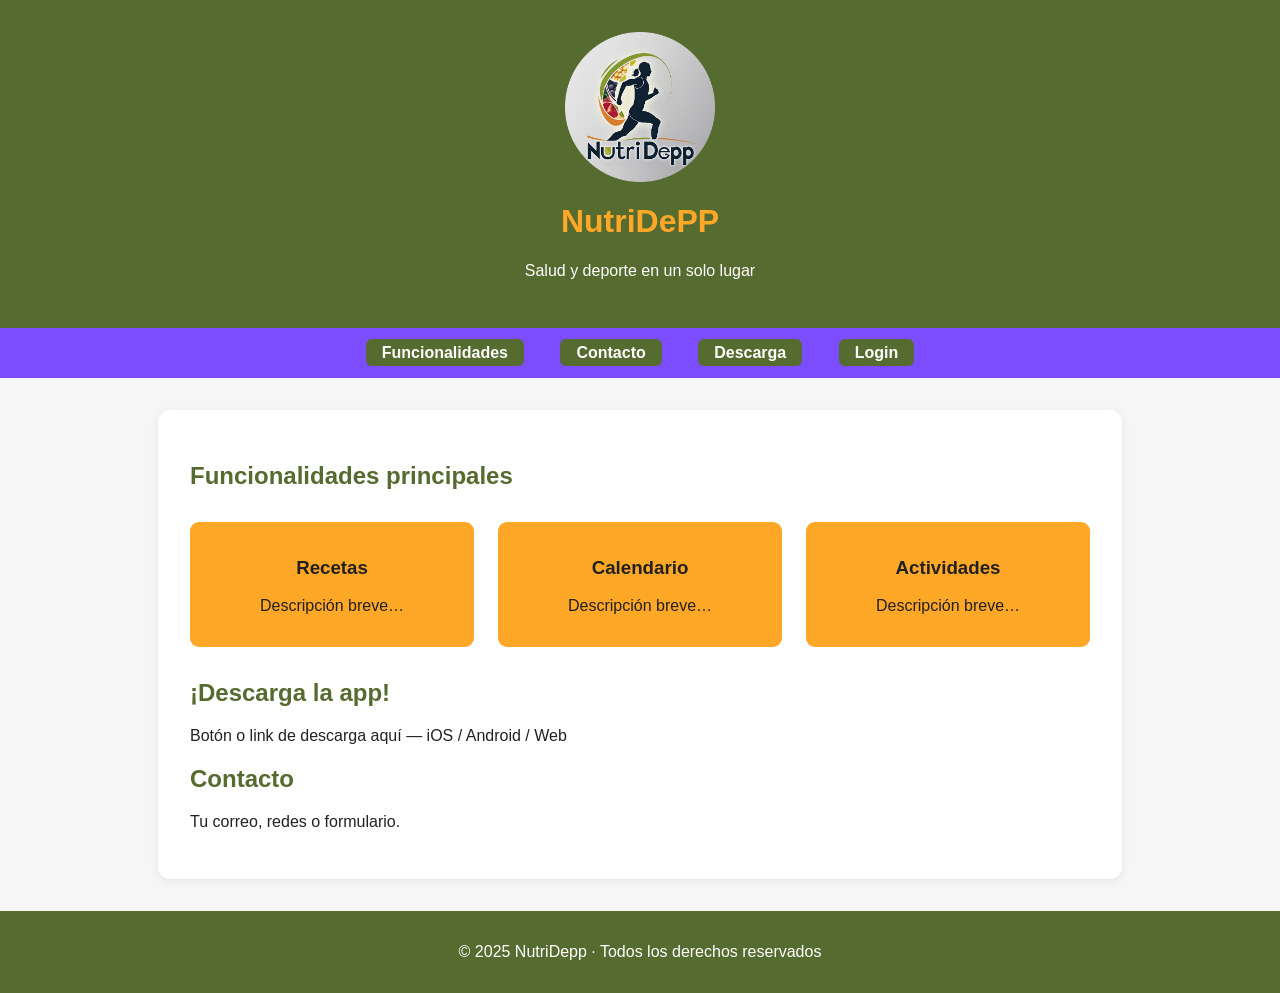
==== index.html @ 80ae9837 "Primer bosquejo" ====
<!DOCTYPE html>
<html lang="es">
<head>
    <meta charset="UTF-8">
    <meta name="viewport" content="width=device-width, initial-scale=1.0">
    <title>NutriDePP</title>
    <link rel="stylesheet" href="estilos.css">
</head>
<body>
    <header>
        <img src="Assets/Logo 2 1.png" alt="Logo de la app" style="height:150px; vertical-align: middle;">
        <h1>NutriDePP</h1>
        <p>Salud y deporte en un solo lugar</p>
    </header>
    <nav>
        <a href="#funcionalidades">Funcionalidades</a>
        <a href="#contacto">Contacto</a>
        <a href="#descarga">Descarga</a>
         <a href="#login">Login</a>
    </nav>
    <main class="container">
        <section id="funcionalidades">
            <h2>Funcionalidades principales</h2>
            <div class="features">
                <div class="feature">
                    <h3>Recetas</h3>
                    <p>Descripción breve…</p>
                </div>
                <div class="feature">
                    <h3>Calendario</h3>
                    <p>Descripción breve…</p>
                </div>
                <div class="feature">
                    <h3>Actividades</h3>
                    <p>Descripción breve…</p>
                </div>
            </div>
        </section>
        <section id="descarga">
            <h2>¡Descarga la app!</h2>
            <p>Botón o link de descarga aquí — iOS / Android / Web</p>
        </section>
        <section id="contacto">
            <h2>Contacto</h2>
            <p>Tu correo, redes o formulario.</p>
        </section>
    </main>
    <footer>
        &copy; 2025 NutriDepp · Todos los derechos reservados
    </footer>
</body>
</html>
---- estilos.css ----
body {
    font-family: 'Segoe UI', Arial, sans-serif;
    margin: 0;
    padding: 0;
    background: #F6F6F6;
    color: #212121;
}
header {
    background: #556B2F;
    color: #fff;
    padding: 2rem;
    text-align: center;
}
nav {
    background: #7C4DFF;
    padding: 1rem;
    text-align: center;
}
nav a {
    color: #fff;
    background: #556B2F;
    border-radius: 6px;
    padding: 0.3rem 1rem;
    margin: 0 1rem;
    font-weight: bold;
    text-decoration: none;
    transition: background 0.3s;
}
nav a:hover {
    background: #FFA726;
    color: #212121;
}
.container {
    max-width: 900px;
    margin: 2rem auto;
    background: #fff;
    box-shadow: 0 2px 8px rgba(0,0,0,0.07);
    border-radius: 12px;
    padding: 2rem;
}
h1{
    color:#FFA726
}
h2 {
    color: #556B2F;
}
.features {
    display: flex;
    gap: 1.5rem;
    margin: 2rem 0;
    flex-wrap: wrap;
}
.feature {
    flex: 1 1 240px;
    background: #FFA726;
    color: #212121;
    padding: 1rem;
    border-radius: 9px;
    text-align: center;
}
footer {
    background: #556B2F;
    color: #fff;
    text-align: center;
    padding: 2rem 0;
    margin-top: 2rem;
}
@media (max-width: 600px) {
    .features { flex-direction: column;}
}
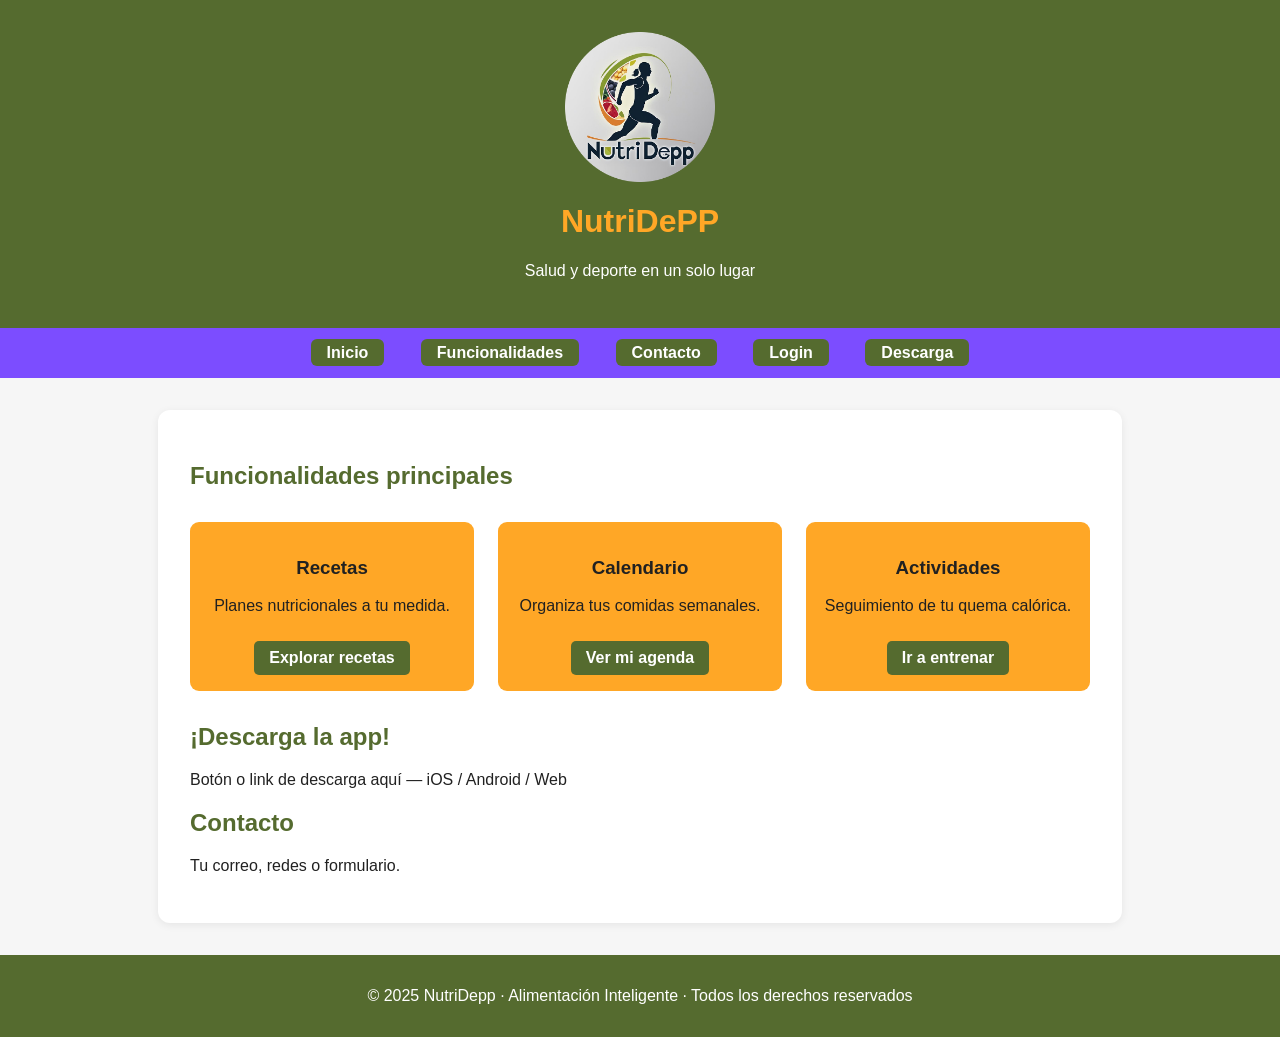
==== commit 99270e34: "recetas con filtro favoritos" ====
--- a/index.html
+++ b/index.html
@@ -1,11 +1,13 @@
 <!DOCTYPE html>
 <html lang="es">
+
 <head>
     <meta charset="UTF-8">
     <meta name="viewport" content="width=device-width, initial-scale=1.0">
     <title>NutriDePP</title>
     <link rel="stylesheet" href="estilos.css">
 </head>
+
 <body>
     <header>
         <img src="Assets/Logo 2 1.png" alt="Logo de la app" style="height:150px; vertical-align: middle;">
@@ -13,27 +15,37 @@
         <p>Salud y deporte en un solo lugar</p>
     </header>
     <nav>
-        <a href="#funcionalidades">Funcionalidades</a>
-        <a href="#contacto">Contacto</a>
+
+        <a href="index.html">Inicio</a>
+        <a href="index.html#funcionalidades">Funcionalidades</a>
+        <a href="index.html#contacto">Contacto</a>
+        <a href="#login">Login</a>
         <a href="#descarga">Descarga</a>
-         <a href="#login">Login</a>
+
     </nav>
     <main class="container">
         <section id="funcionalidades">
             <h2>Funcionalidades principales</h2>
             <div class="features">
+
                 <div class="feature">
                     <h3>Recetas</h3>
-                    <p>Descripción breve…</p>
+                    <p>Planes nutricionales a tu medida.</p>
+                    <a href="recetas.html" class="btn-link">Explorar recetas</a>
                 </div>
+
                 <div class="feature">
                     <h3>Calendario</h3>
-                    <p>Descripción breve…</p>
+                    <p>Organiza tus comidas semanales.</p>
+                    <a href="calendario.html" class="btn-link">Ver mi agenda</a>
                 </div>
+
                 <div class="feature">
                     <h3>Actividades</h3>
-                    <p>Descripción breve…</p>
+                    <p>Seguimiento de tu quema calórica.</p>
+                    <a href="actividades.html" class="btn-link">Ir a entrenar</a>
                 </div>
+
             </div>
         </section>
         <section id="descarga">
@@ -46,8 +58,9 @@
         </section>
     </main>
     <footer>
-        &copy; 2025 NutriDepp · Todos los derechos reservados
+        &copy; 2025 NutriDepp · Alimentación Inteligente · Todos los derechos reservados
     </footer>
+    <script src="script.js"></script>
 </body>
-</html>
-        +
+</html>
--- a/estilos.css
+++ b/estilos.css
@@ -68,3 +68,122 @@
 @media (max-width: 600px) {
     .features { flex-direction: column;}
 }
+ /* Estilo para el input de búsqueda */
+#buscador:focus {
+    outline: none;
+    border-color: #FFA726;
+    box-shadow: 0 0 8px rgba(255, 167, 38, 0.5);
+}
+
+/* Botón dentro de la receta */
+.btn-ver {
+    background: #556B2F;
+    color: white;
+    border: none;
+    padding: 0.5rem 1rem;
+    border-radius: 5px;
+    cursor: pointer;
+    margin-top: 10px;
+}
+
+.btn-ver:hover {
+    background: #212121;
+}
+
+/* Clase para ocultar recetas que no coincidan */
+.hidden {
+    display: none;
+}
+.btn-link {
+    display: inline-block;
+    margin-top: 10px;
+    padding: 8px 15px;
+    background-color: #556B2F; /* El verde oliva de tu header */
+    color: white;
+    text-decoration: none;
+    border-radius: 5px;
+    font-weight: bold;
+    transition: transform 0.2s, background 0.2s;
+}
+
+.btn-link:hover {
+    background-color: #212121; /* Negro/Gris oscuro al pasar el mouse */
+    transform: scale(1.05);
+}
+/* Estilos para las tarjetas de recetas y etiquetas */
+.receta-card {
+    transition: transform 0.3s ease, box-shadow 0.3s ease;
+    cursor: pointer;
+    position: relative; /* Para posicionar el corazón dentro */
+}
+
+.receta-card:hover {
+    transform: translateY(-5px);
+    box-shadow: 0 4px 15px rgba(0,0,0,0.2);
+    
+}
+
+.tag {
+    display: inline-block;
+    background: #556B2F;
+    color: white;
+    padding: 2px 10px;
+    border-radius: 20px;
+    font-size: 0.8rem;
+    margin-top: 10px;
+}
+
+#inputBuscador:focus {
+    outline: none;
+    border-color: #7C4DFF;
+    box-shadow: 0 0 10px rgba(124, 77, 255, 0.2);
+}
+
+
+.btn-fav {
+    position: absolute;
+    top: 10px;
+    right: 10px;
+    background: white;
+    border: none;
+    border-radius: 50%;
+    width: 35px;
+    height: 35px;
+    cursor: pointer;
+    font-size: 1.2rem;
+    color: #ccc; /* Gris por defecto */
+    transition: all 0.3s;
+    box-shadow: 0 2px 5px rgba(0,0,0,0.1);
+}
+
+/* Clase que se activa cuando es favorito */
+.btn-fav.active {
+    color: #e91e63; /* Rosa/Rojo */
+    transform: scale(1.2);
+}
+
+.btn-fav:hover {
+    background: #f0f0f0;
+}
+.btn-filtro {
+    background: #fff;
+    border: 2px solid #556B2F;
+    color: #556B2F;
+    padding: 10px 20px;
+    border-radius: 20px;
+    cursor: pointer;
+    font-weight: bold;
+    margin: 10px 5px;
+    transition: 0.3s;
+}
+
+.btn-filtro.active-filtro {
+    background: #556B2F;
+    color: #fff;
+}
+
+.btn-filtro:hover {
+    background: #7C4DFF;
+    border-color: #7C4DFF;
+    color: #fff;
+}
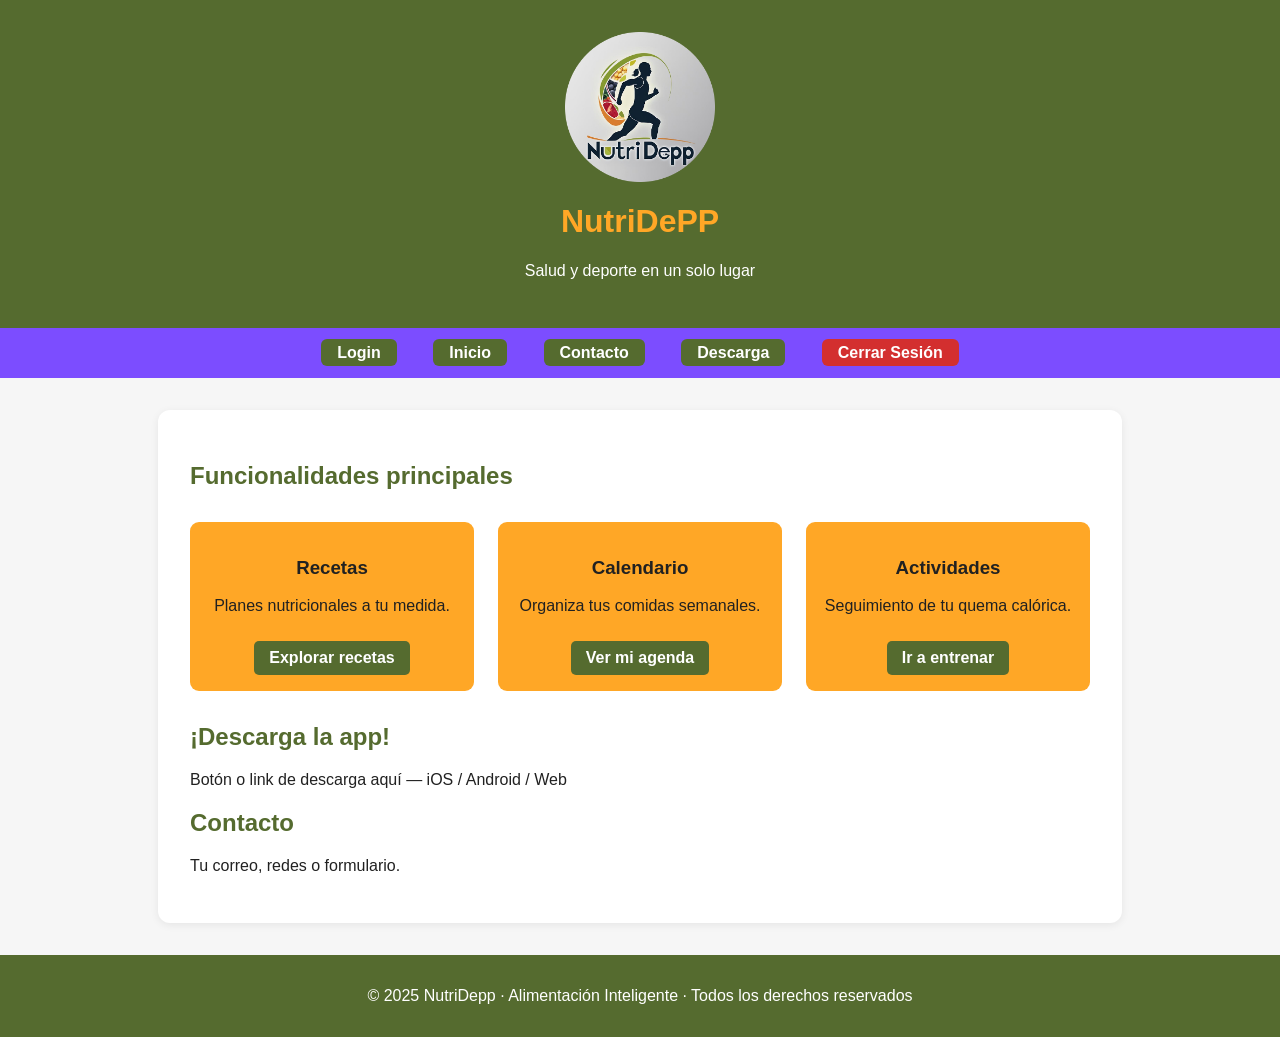
==== commit cbc34f5f: "login,registro y calendario 1" ====
--- a/index.html
+++ b/index.html
@@ -15,12 +15,11 @@
         <p>Salud y deporte en un solo lugar</p>
     </header>
     <nav>
-
+        <a href="login.html">Login</a>
         <a href="index.html">Inicio</a>
-        <a href="index.html#funcionalidades">Funcionalidades</a>
         <a href="index.html#contacto">Contacto</a>
-        <a href="#login">Login</a>
         <a href="#descarga">Descarga</a>
+        <a href="javascript:void(0)" onclick="cerrarSesion()" style="background-color: #d32f2f;">Cerrar Sesión</a>
 
     </nav>
     <main class="container">
--- a/estilos.css
+++ b/estilos.css
@@ -186,4 +186,142 @@
     background: #7C4DFF;
     border-color: #7C4DFF;
     color: #fff;
+}
+
+/* Tarjeta de Login */
+.login-card {
+    background: #fff;
+    padding: 2.5rem;
+    border-radius: 15px;
+    box-shadow: 0 10px 25px rgba(0,0,0,0.1);
+    width: 100%;
+    max-width: 400px;
+    text-align: center;
+}
+
+/* Grupos de Input */
+.input-group {
+    text-align: left;
+    margin-bottom: 1.5rem;
+}
+
+.input-group label {
+    display: block;
+    font-weight: bold;
+    margin-bottom: 5px;
+    color: #556B2F;
+}
+
+.input-group input {
+    width: 100%;
+    padding: 12px;
+    border: 1px solid #ddd;
+    border-radius: 8px;
+    box-sizing: border-box; /* Importante para el ancho total */
+    font-size: 1rem;
+}
+
+.input-group input:focus {
+    outline: none;
+    border-color: #FFA726;
+    box-shadow: 0 0 5px rgba(255, 167, 38, 0.3);
+}
+
+/* Botón de Login */
+.btn-login {
+    width: 100%;
+    padding: 12px;
+    background: #FFA726; /* Naranja de tu paleta */
+    color: white;
+    border: none;
+    border-radius: 8px;
+    font-size: 1.1rem;
+    font-weight: bold;
+    cursor: pointer;
+    transition: background 0.3s;
+}
+
+.btn-login:hover {
+    background: #fb8c00;
+}
+
+.login-footer {
+    margin-top: 1.5rem;
+    font-size: 0.9rem;
+}
+
+.login-footer a {
+    color: #556B2F;
+    font-weight: bold;
+}
+
+select:focus {
+    outline: none;
+    border-color: #FFA726;
+}
+
+/* Efecto suave al pasar el mouse por el botón de registro */
+.btn-login {
+    transition: all 0.3s ease;
+}
+
+.calendar-grid {
+    display: grid;
+    grid-template-columns: repeat(7, 1fr); /* 7 columnas para los días */
+    gap: 10px;
+    margin-top: 20px;
+}
+
+.day-header {
+    background: #556B2F;
+    color: white;
+    text-align: center;
+    padding: 10px;
+    border-radius: 8px 8px 0 0;
+    font-weight: bold;
+}
+
+.meal-slot {
+    background: #f9f9f9;
+    border: 1px dashed #ccc;
+    min-height: 80px;
+    padding: 10px;
+    border-radius: 8px;
+    display: flex;
+    flex-direction: column;
+    justify-content: space-between;
+}
+
+.meal-label {
+    font-size: 0.7rem;
+    text-transform: uppercase;
+    color: #777;
+    margin-bottom: 5px;
+}
+
+.meal-content {
+    font-size: 0.9rem;
+    font-weight: bold;
+    color: #556B2F;
+}
+
+.meal-content.empty {
+    color: #bbb;
+    cursor: pointer;
+}
+
+/* Ajuste para móviles */
+@media (max-width: 768px) {
+    .calendar-grid {
+        grid-template-columns: 1fr; /* Una sola columna en celulares */
+    }
+}
+
+nav a[onclick="cerrarSesion()"] {
+    background-color: #d32f2f !important; /* Rojo */
+}
+
+nav a[onclick="cerrarSesion()"]:hover {
+    background-color: #b71c1c !important; /* Rojo más oscuro */
+    color: white;
 }
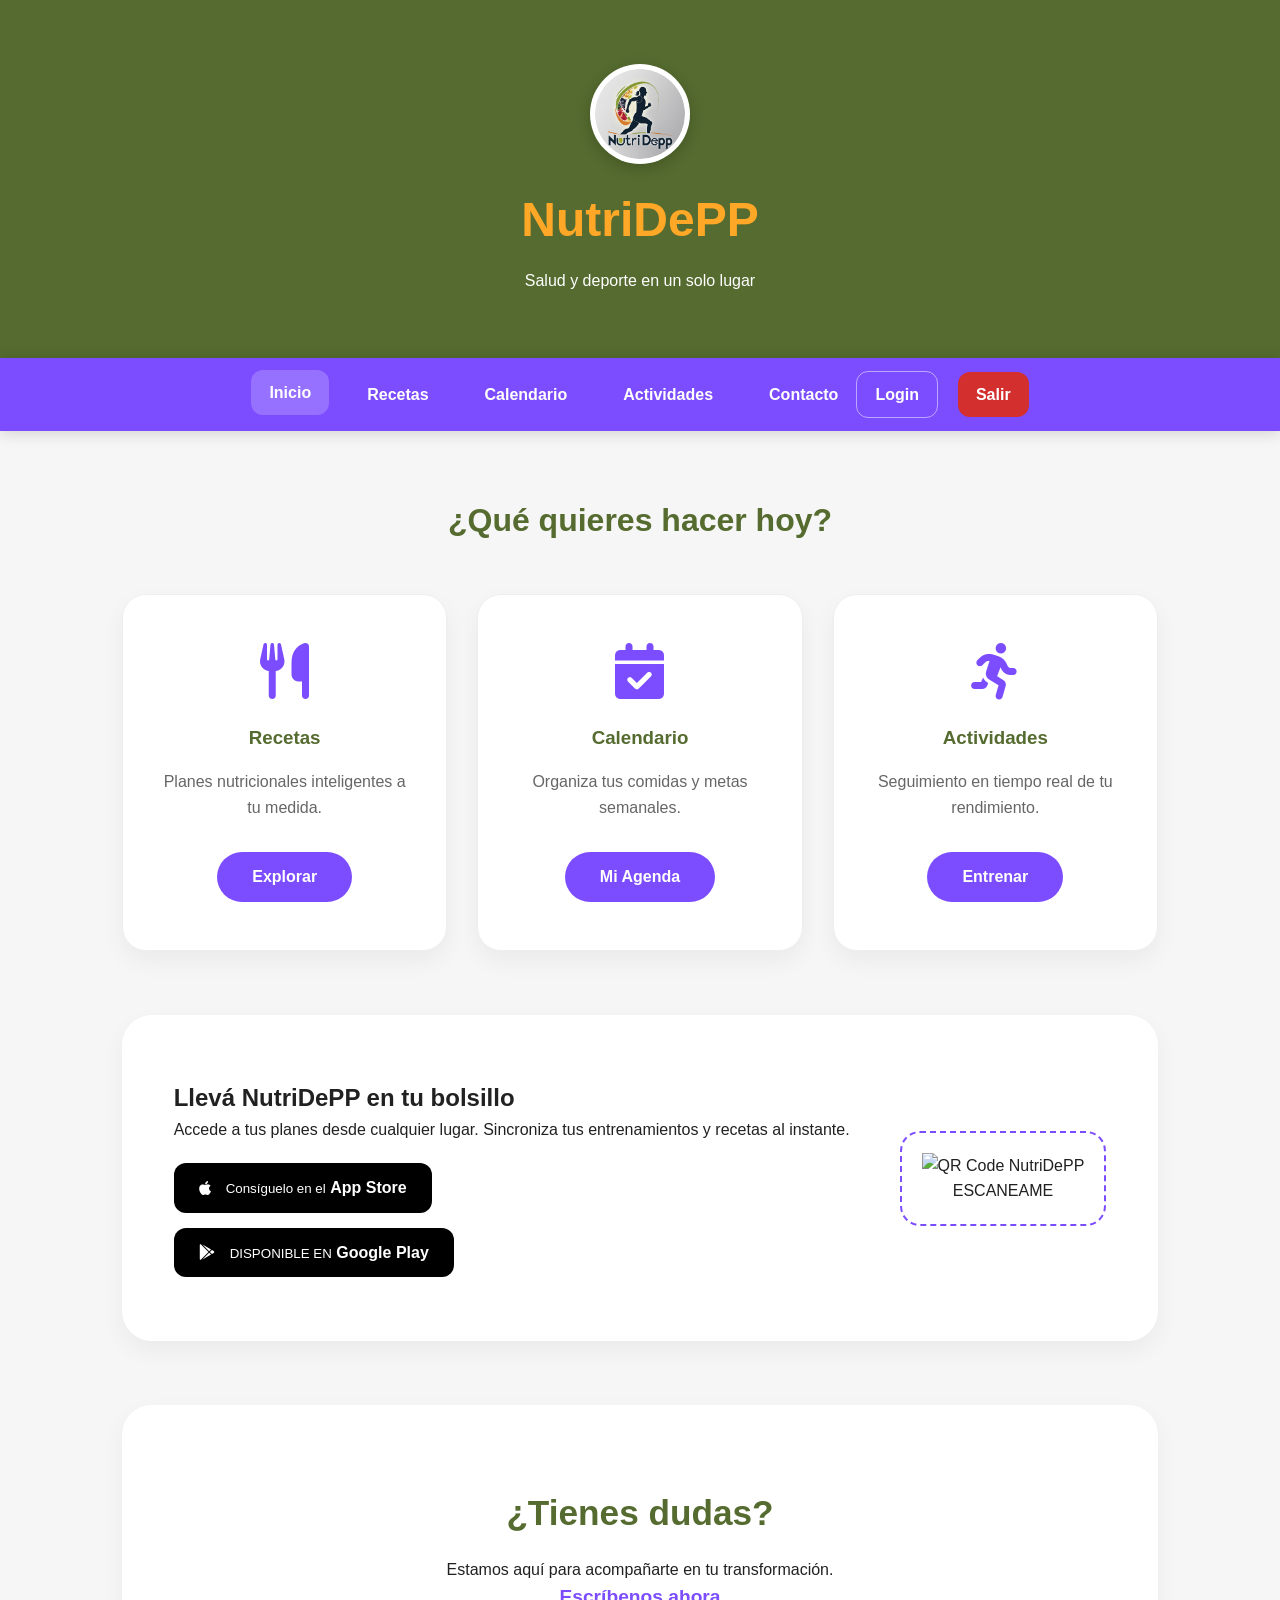
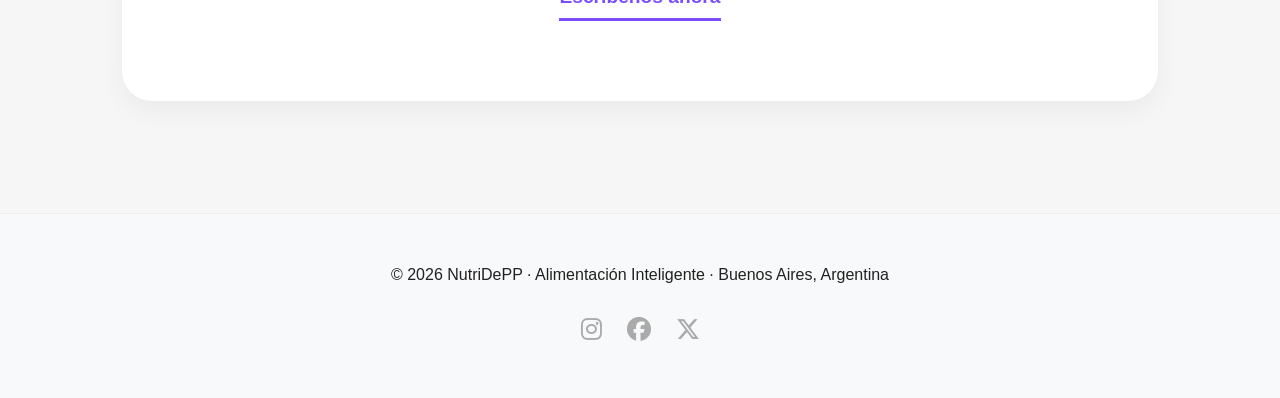
==== commit f4a48b00: "calendario y actividades agregadas" ====
--- a/index.html
+++ b/index.html
@@ -4,61 +4,108 @@
 <head>
     <meta charset="UTF-8">
     <meta name="viewport" content="width=device-width, initial-scale=1.0">
-    <title>NutriDePP</title>
+    <title>NutriDePP - Alimentación y Deporte</title>
     <link rel="stylesheet" href="estilos.css">
+    <link rel="stylesheet" href="https://cdnjs.cloudflare.com/ajax/libs/font-awesome/6.5.1/css/all.min.css">
 </head>
 
 <body>
-    <header>
-        <img src="Assets/Logo 2 1.png" alt="Logo de la app" style="height:150px; vertical-align: middle;">
-        <h1>NutriDePP</h1>
-        <p>Salud y deporte en un solo lugar</p>
+    <header class="main-header">
+        <div class="header-content">
+            <img src="Assets/Logo 2 1.png" alt="Logo NutriDePP" class="logo-header">
+            <h1>NutriDePP</h1>
+            <p>Salud y deporte en un solo lugar</p>
+        </div>
     </header>
-    <nav>
-        <a href="login.html">Login</a>
-        <a href="index.html">Inicio</a>
-        <a href="index.html#contacto">Contacto</a>
-        <a href="#descarga">Descarga</a>
-        <a href="javascript:void(0)" onclick="cerrarSesion()" style="background-color: #d32f2f;">Cerrar Sesión</a>
 
+    <nav class="main-nav">
+        <div class="nav-links">
+            <a href="index.html" class="active">Inicio</a>
+            <a href="recetas.html">Recetas</a>
+            <a href="calendario.html">Calendario</a>
+            <a href="actividades.html">Actividades</a>
+            <a href="contacto.html">Contacto</a>
+        </div>
+
+        <div class="nav-auth">
+            <a href="login.html" class="btn-auth-outline">Login</a>
+            <a href="javascript:void(0)" onclick="cerrarSesion()" class="btn-salir">Salir</a>
+        </div>
     </nav>
-    <main class="container">
+
+    <main class="container animacion-entrada">
+
         <section id="funcionalidades">
-            <h2>Funcionalidades principales</h2>
-            <div class="features">
+    <h2 class="section-title">¿Qué quieres hacer hoy?</h2>
+    <div class="features">
 
-                <div class="feature">
-                    <h3>Recetas</h3>
-                    <p>Planes nutricionales a tu medida.</p>
-                    <a href="recetas.html" class="btn-link">Explorar recetas</a>
+        <div class="feature">
+            <i class="fa-solid fa-utensils"></i>
+            <h3>Recetas</h3>
+            <p>Planes nutricionales inteligentes a tu medida.</p>
+            <a href="recetas.html" class="feature-btn btn-violeta">Explorar</a>
+        </div>
+
+        <div class="feature">
+            <i class="fa-solid fa-calendar-check"></i>
+            <h3>Calendario</h3>
+            <p>Organiza tus comidas y metas semanales.</p>
+            <a href="calendario.html" class="feature-btn btn-violeta">Mi Agenda</a>
+        </div>
+
+        <div class="feature">
+            <i class="fa-solid fa-person-running"></i>
+            <h3>Actividades</h3>
+            <p>Seguimiento en tiempo real de tu rendimiento.</p>
+            <a href="actividades.html" class="feature-btn btn-violeta">Entrenar</a>
+        </div>
+
+    </div>
+</section>
+
+        <section id="descarga" class="download-section animacion-entrada">
+            <div class="download-content">
+                <div class="download-text">
+                    <h2>Llevá NutriDePP en tu bolsillo</h2>
+                    <p>Accede a tus planes desde cualquier lugar. Sincroniza tus entrenamientos y recetas al instante.</p>
+
+                    <div class="app-buttons">
+                        <a href="#" class="btn-store">
+                            <i class="fa-brands fa-apple"></i>
+                            <span><small>Consíguelo en el</small> <strong>App Store</strong></span>
+                        </a>
+
+                        <a href="#" class="btn-store">
+                            <i class="fa-brands fa-google-play"></i>
+                            <span><small>DISPONIBLE EN</small> <strong>Google Play</strong></span>
+                        </a>
+                    </div>
                 </div>
 
-                <div class="feature">
-                    <h3>Calendario</h3>
-                    <p>Organiza tus comidas semanales.</p>
-                    <a href="calendario.html" class="btn-link">Ver mi agenda</a>
+                <div class="qr-container">
+                    <img src="https://api.qrserver.com/v1/create-qr-code/?size=150x150&data=https://nutridepp.com&bgcolor=fdfdfd"
+                        alt="QR Code NutriDePP">
+                    <p class="qr-label">ESCANEAME</p>
                 </div>
-
-                <div class="feature">
-                    <h3>Actividades</h3>
-                    <p>Seguimiento de tu quema calórica.</p>
-                    <a href="actividades.html" class="btn-link">Ir a entrenar</a>
-                </div>
-
             </div>
         </section>
-        <section id="descarga">
-            <h2>¡Descarga la app!</h2>
-            <p>Botón o link de descarga aquí — iOS / Android / Web</p>
-        </section>
-        <section id="contacto">
-            <h2>Contacto</h2>
-            <p>Tu correo, redes o formulario.</p>
+
+        <section id="contacto-cta">
+            <h2>¿Tienes dudas?</h2>
+            <p>Estamos aquí para acompañarte en tu transformación.</p>
+            <a href="contacto.html" class="link-destacado">Escríbenos ahora</a>
         </section>
     </main>
-    <footer>
-        &copy; 2025 NutriDepp · Alimentación Inteligente · Todos los derechos reservados
+
+    <footer class="main-footer">
+        <p>&copy; 2026 NutriDePP · Alimentación Inteligente · Buenos Aires, Argentina</p>
+        <div class="social-links">
+            <a href="#" title="Instagram"><i class="fa-brands fa-instagram"></i></a>
+            <a href="#" title="Facebook"><i class="fa-brands fa-facebook"></i></a>
+            <a href="#" title="X (Twitter)"><i class="fa-brands fa-x-twitter"></i></a>
+        </div>
     </footer>
+
     <script src="script.js"></script>
 </body>
 
--- a/estilos.css
+++ b/estilos.css
@@ -1,327 +1,719 @@
-body {
-    font-family: 'Segoe UI', Arial, sans-serif;
+/* --- 1. VARIABLES Y BASE --- */
+:root {
+    --verde-oliva: #556B2F;
+    --violeta: #7C4DFF;
+    --naranja: #FFA726;
+    --gris-fondo: #F6F6F6;
+    --texto-oscuro: #212121;
+    --blanco: #ffffff;
+    --rojo: #d32f2f;
+    --rojo-fav: #FF5252;
+    --sombra: 0 10px 25px rgba(0,0,0,0.05);
+}
+
+* {
     margin: 0;
     padding: 0;
-    background: #F6F6F6;
-    color: #212121;
-}
-header {
-    background: #556B2F;
-    color: #fff;
+    box-sizing: border-box;
+}
+
+body {
+    font-family: 'Segoe UI', Roboto, Helvetica, Arial, sans-serif;
+    background: var(--gris-fondo);
+    color: var(--texto-oscuro);
+    line-height: 1.6;
+    overflow-x: hidden;
+}
+
+/* --- 2. HEADER Y LOGO --- */
+.main-header {
+    background: var(--verde-oliva);
+    color: var(--blanco);
+    padding: 4rem 1rem;
+    text-align: center;
+}
+
+.header-content h1 {
+    color: var(--naranja);
+    margin: 10px 0;
+    font-size: 3rem;
+    font-weight: 800;
+}
+
+.logo-header {
+    height: 100px;
+    border-radius: 50%;
+    background: white;
+    padding: 5px;
+    box-shadow: 0 4px 15px rgba(0,0,0,0.2);
+}
+
+/* --- 3. NAVEGACIÓN --- */
+.main-nav {
+    background: var(--violeta);
+    padding: 0.8rem 5%;
+    display: flex;
+    justify-content: center; /* Centra los enlaces */
+    position: sticky;
+    top: 0;
+    z-index: 1000;
+    box-shadow: 0 2px 15px rgba(0,0,0,0.15);
+}
+
+.nav-links, .nav-auth {
+    display: flex;
+    gap: 20px;
+    align-items: center;
+}
+
+.main-nav a {
+    color: var(--blanco);
+    text-decoration: none;
+    font-weight: bold;
+    padding: 10px 18px;
+    border-radius: 12px;
+    transition: all 0.3s ease;
+}
+
+.main-nav a:hover, .main-nav a.active {
+    background: rgba(255, 255, 255, 0.2);
+    transform: translateY(-2px);
+}
+
+.btn-auth-outline {
+    border: 1px solid rgba(255,255,255,0.5);
+}
+
+.btn-salir {
+    background: var(--rojo) !important;
+}
+
+/* --- 4. CONTENEDORES Y SECCIONES --- */
+.container {
+    max-width: 1100px;
+    margin: 2rem auto;
     padding: 2rem;
-    text-align: center;
-}
-nav {
-    background: #7C4DFF;
-    padding: 1rem;
-    text-align: center;
-}
-nav a {
-    color: #fff;
-    background: #556B2F;
-    border-radius: 6px;
-    padding: 0.3rem 1rem;
-    margin: 0 1rem;
-    font-weight: bold;
+}
+
+.section-title {
+    text-align: center;
+    margin-bottom: 3rem;
+    color: var(--verde-oliva);
+    font-size: 2rem;
+}
+
+/* --- 5. TARJETAS (FEATURES) Y BOTONES PÍLDORA --- */
+.features {
+    display: grid;
+    grid-template-columns: repeat(auto-fit, minmax(300px, 1fr));
+    gap: 30px;
+    margin: 2rem 0;
+}
+
+.feature, .receta-card {
+    background: var(--blanco);
+    padding: 3rem 2rem;
+    border-radius: 24px;
+    text-align: center;
+    box-shadow: var(--sombra);
+    transition: all 0.3s ease;
+    display: flex;
+    flex-direction: column;
+    align-items: center;
+    border: 1px solid #eee;
+    position: relative; /* Para el posicionamiento del corazón en recetas */
+}
+
+.feature:hover, .receta-card:hover {
+    transform: translateY(-10px);
+    box-shadow: 0 15px 35px rgba(124, 77, 255, 0.15);
+    border-color: var(--violeta);
+}
+
+.feature i, .receta-card i:not(.fa-heart) {
+    font-size: 3.5rem;
+    color: var(--violeta);
+    margin-bottom: 1.5rem;
+}
+
+.feature h3, .receta-card h3 {
+    margin-bottom: 1rem;
+    color: var(--verde-oliva);
+}
+
+.feature p, .receta-card p {
+    color: #666;
+    margin-bottom: 2rem;
+}
+
+.feature-btn {
+    display: inline-block;
+    padding: 12px 35px;
+    border-radius: 50px;
     text-decoration: none;
-    transition: background 0.3s;
-}
-nav a:hover {
-    background: #FFA726;
-    color: #212121;
-}
-.container {
-    max-width: 900px;
-    margin: 2rem auto;
-    background: #fff;
-    box-shadow: 0 2px 8px rgba(0,0,0,0.07);
-    border-radius: 12px;
-    padding: 2rem;
-}
-h1{
-    color:#FFA726
-}
-h2 {
-    color: #556B2F;
-}
-.features {
-    display: flex;
-    gap: 1.5rem;
-    margin: 2rem 0;
-    flex-wrap: wrap;
-}
-.feature {
-    flex: 1 1 240px;
-    background: #FFA726;
-    color: #212121;
-    padding: 1rem;
-    border-radius: 9px;
-    text-align: center;
-}
-footer {
-    background: #556B2F;
-    color: #fff;
-    text-align: center;
-    padding: 2rem 0;
-    margin-top: 2rem;
-}
-@media (max-width: 600px) {
-    .features { flex-direction: column;}
-}
- /* Estilo para el input de búsqueda */
-#buscador:focus {
-    outline: none;
-    border-color: #FFA726;
-    box-shadow: 0 0 8px rgba(255, 167, 38, 0.5);
-}
-
-/* Botón dentro de la receta */
-.btn-ver {
-    background: #556B2F;
+    font-weight: bold;
+    font-size: 1rem;
+    transition: all 0.3s ease;
+    margin-top: auto;
+}
+
+.btn-violeta {
+    background: var(--violeta);
     color: white;
-    border: none;
-    padding: 0.5rem 1rem;
-    border-radius: 5px;
-    cursor: pointer;
-    margin-top: 10px;
-}
-
-.btn-ver:hover {
-    background: #212121;
-}
-
-/* Clase para ocultar recetas que no coincidan */
-.hidden {
-    display: none;
-}
-.btn-link {
-    display: inline-block;
-    margin-top: 10px;
-    padding: 8px 15px;
-    background-color: #556B2F; /* El verde oliva de tu header */
-    color: white;
-    text-decoration: none;
-    border-radius: 5px;
-    font-weight: bold;
-    transition: transform 0.2s, background 0.2s;
-}
-
-.btn-link:hover {
-    background-color: #212121; /* Negro/Gris oscuro al pasar el mouse */
-    transform: scale(1.05);
-}
-/* Estilos para las tarjetas de recetas y etiquetas */
-.receta-card {
-    transition: transform 0.3s ease, box-shadow 0.3s ease;
-    cursor: pointer;
-    position: relative; /* Para posicionar el corazón dentro */
-}
-
-.receta-card:hover {
-    transform: translateY(-5px);
-    box-shadow: 0 4px 15px rgba(0,0,0,0.2);
-    
-}
-
-.tag {
-    display: inline-block;
-    background: #556B2F;
-    color: white;
-    padding: 2px 10px;
-    border-radius: 20px;
-    font-size: 0.8rem;
-    margin-top: 10px;
+}
+
+.btn-violeta:hover {
+    background: #6a3de8;
+    box-shadow: 0 5px 15px rgba(124, 77, 255, 0.4);
+}
+
+/* --- 6. BUSCADOR Y FILTROS (RECETAS) --- */
+#buscador-section {
+    text-align: center;
+    margin-bottom: 40px;
+}
+
+.search-container {
+    margin-bottom: 25px;
+    display: flex;
+    justify-content: center;
+}
+
+#inputBuscador {
+    width: 100%;
+    max-width: 600px;
+    padding: 15px 25px;
+    border-radius: 30px;
+    border: 2px solid var(--verde-oliva);
+    font-size: 1rem;
+    background-color: var(--blanco);
+    transition: all 0.3s ease;
 }
 
 #inputBuscador:focus {
     outline: none;
-    border-color: #7C4DFF;
-    box-shadow: 0 0 10px rgba(124, 77, 255, 0.2);
-}
-
-
+    border-color: var(--violeta);
+    box-shadow: 0 0 12px rgba(124, 77, 255, 0.15);
+}
+
+.filter-buttons {
+    display: flex;
+    justify-content: center;
+    gap: 12px;
+    flex-wrap: wrap;
+}
+
+.btn-filtro {
+    background: var(--blanco);
+    border: 2px solid var(--violeta);
+    color: var(--violeta);
+    padding: 10px 22px;
+    border-radius: 25px;
+    cursor: pointer;
+    font-weight: bold;
+    transition: all 0.3s ease;
+    display: flex;
+    align-items: center;
+    gap: 8px;
+}
+
+.active-filtro {
+    background: var(--violeta) !important;
+    color: var(--blanco) !important;
+    box-shadow: 0 4px 12px rgba(124, 77, 255, 0.3);
+}
+
+/* --- 7. SISTEMA DE FAVORITOS (CORREGIDO) --- */
 .btn-fav {
+    background: var(--blanco);
+    border: none;
+    width: 45px;
+    height: 45px;
+    border-radius: 50%;
+    box-shadow: 0 4px 10px rgba(0,0,0,0.1);
+    cursor: pointer;
+    
+    /* Centrado absoluto */
+    display: flex;
+    align-items: center;      /* Centrado vertical */
+    justify-content: center;   /* Centrado horizontal */
+    
+    transition: all 0.3s cubic-bezier(0.175, 0.885, 0.32, 1.275);
+    z-index: 5;
+    padding: 0;               /* Elimina paddings que puedan desplazar el icono */
+    line-height: 1;           /* Evita alturas de línea heredadas */
+}
+
+.btn-fav i {
+    color: #ddd;
+    font-size: 1.4rem;
+    display: block;           /* Elimina el comportamiento de línea del icono */
+    margin: 0;                /* Asegura que no haya márgenes internos */
+    width: auto;
+    height: auto;
+}
+
+.btn-fav.active i {
+    color: var(--rojo-fav) !important;
+}
+
+/* En RECETAS: Botón flotante */
+.receta-card .btn-fav {
     position: absolute;
-    top: 10px;
-    right: 10px;
+    top: 15px;
+    right: 15px;
+    margin: 0;
+}
+
+
+/* Estilo para las etiquetas de las recetas */
+.tag {
+    background: var(--gris-fondo);
+    color: var(--verde-oliva);
+    padding: 5px 15px;
+    border-radius: 10px;
+    font-size: 0.85rem;
+    font-weight: bold;
+    margin-top: 10px;
+}
+
+/* --- 8. DESCARGA APP --- */
+.download-section {
     background: white;
-    border: none;
-    border-radius: 50%;
-    width: 35px;
-    height: 35px;
-    cursor: pointer;
+    border-radius: 30px;
+    padding: 4rem 2rem;
+    margin-top: 4rem;
+    box-shadow: var(--sombra);
+}
+
+.download-content {
+    display: flex;
+    align-items: center;
+    gap: 50px;
+    flex-wrap: wrap;
+    justify-content: center;
+}
+
+.app-buttons {
+    display: flex;
+    flex-direction: column;
+    gap: 15px;
+    margin-top: 20px;
+}
+
+.btn-store {
+    background: #000;
+    color: white;
+    padding: 12px 25px;
+    border-radius: 12px;
+    text-decoration: none;
+    display: flex;
+    align-items: center;
+    gap: 15px;
+    width: fit-content;
+}
+
+.qr-container {
+    text-align: center;
+    padding: 20px;
+    border: 2px dashed var(--violeta);
+    border-radius: 20px;
+}
+
+/* --- 9. CONTACTO CTA (INDEX) --- */
+#contacto-cta {
+    text-align: center;
+    padding: 80px 20px;
+    background: var(--blanco);
+    border-radius: 30px;
+    margin-top: 4rem;
+    box-shadow: var(--sombra);
+}
+
+#contacto-cta h2 {
+    color: var(--verde-oliva);
+    font-size: 2.2rem;
+    margin-bottom: 15px;
+}
+
+.link-destacado {
+    color: var(--violeta);
+    font-weight: 800;
+    text-decoration: none;
     font-size: 1.2rem;
-    color: #ccc; /* Gris por defecto */
-    transition: all 0.3s;
-    box-shadow: 0 2px 5px rgba(0,0,0,0.1);
-}
-
-/* Clase que se activa cuando es favorito */
-.btn-fav.active {
-    color: #e91e63; /* Rosa/Rojo */
-    transform: scale(1.2);
-}
-
-.btn-fav:hover {
-    background: #f0f0f0;
-}
-.btn-filtro {
-    background: #fff;
-    border: 2px solid #556B2F;
-    color: #556B2F;
-    padding: 10px 20px;
-    border-radius: 20px;
-    cursor: pointer;
-    font-weight: bold;
-    margin: 10px 5px;
+    border-bottom: 3px solid var(--violeta);
+    padding-bottom: 5px;
+    transition: all 0.3s ease;
+    display: inline-block;
+}
+
+.link-destacado:hover {
+    color: var(--naranja);
+    border-color: var(--naranja);
+    transform: translateY(-3px);
+}
+
+/* --- 10. ANIMACIONES Y FOOTER --- */
+@keyframes fadeIn {
+    from { opacity: 0; transform: translateY(30px); }
+    to { opacity: 1; transform: translateY(0); }
+}
+
+.animacion-entrada {
+    animation: fadeIn 0.8s ease-out forwards;
+}
+
+.no-results-msg {
+    display: none;
+    text-align: center;
+    color: var(--verde-oliva);
+    font-weight: bold;
+    padding: 2rem;
+    background: white;
+    border-radius: 15px;
+    margin-top: 2rem;
+}
+
+.main-footer {
+    background: #f8f9fa;
+    padding: 3rem 1rem;
+    text-align: center;
+    border-top: 1px solid #eee;
+    margin-top: 5rem;
+}
+
+.social-links {
+    margin-top: 1.5rem;
+    display: flex;
+    justify-content: center;
+    gap: 25px;
+}
+
+.social-links a {
+    color: #aaa;
+    font-size: 1.5rem;
     transition: 0.3s;
 }
 
-.btn-filtro.active-filtro {
-    background: #556B2F;
-    color: #fff;
-}
-
-.btn-filtro:hover {
-    background: #7C4DFF;
-    border-color: #7C4DFF;
-    color: #fff;
-}
-
-/* Tarjeta de Login */
-.login-card {
-    background: #fff;
-    padding: 2.5rem;
-    border-radius: 15px;
-    box-shadow: 0 10px 25px rgba(0,0,0,0.1);
-    width: 100%;
-    max-width: 400px;
-    text-align: center;
-}
-
-/* Grupos de Input */
-.input-group {
-    text-align: left;
-    margin-bottom: 1.5rem;
-}
-
-.input-group label {
-    display: block;
-    font-weight: bold;
-    margin-bottom: 5px;
-    color: #556B2F;
-}
-
-.input-group input {
-    width: 100%;
-    padding: 12px;
-    border: 1px solid #ddd;
-    border-radius: 8px;
-    box-sizing: border-box; /* Importante para el ancho total */
-    font-size: 1rem;
-}
-
-.input-group input:focus {
-    outline: none;
-    border-color: #FFA726;
-    box-shadow: 0 0 5px rgba(255, 167, 38, 0.3);
-}
-
-/* Botón de Login */
-.btn-login {
-    width: 100%;
-    padding: 12px;
-    background: #FFA726; /* Naranja de tu paleta */
-    color: white;
-    border: none;
-    border-radius: 8px;
-    font-size: 1.1rem;
-    font-weight: bold;
-    cursor: pointer;
-    transition: background 0.3s;
-}
-
-.btn-login:hover {
-    background: #fb8c00;
-}
-
-.login-footer {
-    margin-top: 1.5rem;
-    font-size: 0.9rem;
-}
-
-.login-footer a {
-    color: #556B2F;
-    font-weight: bold;
-}
-
-select:focus {
-    outline: none;
-    border-color: #FFA726;
-}
-
-/* Efecto suave al pasar el mouse por el botón de registro */
-.btn-login {
-    transition: all 0.3s ease;
-}
-
+.social-links a:hover {
+    color: var(--violeta);
+}
+
+/* --- 11. RESPONSIVE --- */
+@media (max-width: 768px) {
+    .main-nav {
+        flex-direction: column;
+        padding: 1.5rem;
+        gap: 15px;
+    }
+    
+    .nav-links {
+        flex-wrap: wrap;
+        justify-content: center;
+    }
+
+    .header-content h1 {
+        font-size: 2.2rem;
+    }
+
+    .container {
+        padding: 1rem;
+    }
+}
+
+/* --- 12. CALENDARIO SEMANAL --- */
 .calendar-grid {
     display: grid;
-    grid-template-columns: repeat(7, 1fr); /* 7 columnas para los días */
-    gap: 10px;
-    margin-top: 20px;
+    grid-template-columns: repeat(7, 1fr);
+    gap: 15px;
+    background: var(--blanco);
+    padding: 20px;
+    border-radius: 24px;
+    box-shadow: var(--sombra);
+    overflow-x: auto;
 }
 
 .day-header {
-    background: #556B2F;
+    background: var(--verde-oliva);
     color: white;
-    text-align: center;
     padding: 10px;
-    border-radius: 8px 8px 0 0;
-    font-weight: bold;
+    text-align: center;
+    font-weight: bold;
+    border-radius: 10px;
+    font-size: 0.9rem;
 }
 
 .meal-slot {
-    background: #f9f9f9;
-    border: 1px dashed #ccc;
-    min-height: 80px;
-    padding: 10px;
-    border-radius: 8px;
+    background: var(--gris-fondo);
+    padding: 15px;
+    border-radius: 15px;
+    min-height: 100px;
+    cursor: pointer;
+    transition: all 0.3s ease;
+    border: 2px dashed #ddd;
     display: flex;
     flex-direction: column;
-    justify-content: space-between;
+    justify-content: center;
+    align-items: center;
+    text-align: center;
+}
+
+.meal-slot:hover {
+    border-color: var(--violeta);
+    background: #f0ebff;
+    transform: scale(1.02);
 }
 
 .meal-label {
     font-size: 0.7rem;
     text-transform: uppercase;
-    color: #777;
+    color: var(--violeta);
+    font-weight: 800;
     margin-bottom: 5px;
 }
 
 .meal-content {
+    font-size: 0.85rem;
+    font-weight: 600;
+    color: var(--texto-oscuro);
+}
+
+.meal-content.empty {
+    color: #aaa;
+    font-style: italic;
+}
+
+/* --- 13. MODAL --- */
+.modal-overlay {
+    display: none; 
+    position: fixed; 
+    top: 0; left: 0; 
+    width: 100%; height: 100%; 
+    background: rgba(0,0,0,0.6); 
+    backdrop-filter: blur(5px);
+    z-index: 2000; 
+    align-items: center; 
+    justify-content: center;
+}
+
+.modal-card {
+    background: white; 
+    padding: 2.5rem; 
+    border-radius: 30px; 
+    width: 90%; 
+    max-width: 450px; 
+    text-align: center;
+    box-shadow: 0 25px 50px rgba(0,0,0,0.2);
+}
+
+.modal-list {
+    margin: 20px 0; 
+    max-height: 300px; 
+    overflow-y: auto;
+    border-radius: 15px;
+}
+
+.modal-item {
+    padding: 15px;
+    border-bottom: 1px solid #eee;
+    cursor: pointer;
+    transition: background 0.2s;
+    display: flex;
+    align-items: center;
+    gap: 10px;
+    color: var(--verde-oliva);
+    font-weight: 600;
+}
+
+.modal-item:hover {
+    background: var(--gris-fondo);
+    color: var(--violeta);
+}
+
+/* --- ESTILO PARA EL BOTÓN GUARDAR SEMANA --- */
+.btn-login {
+    background: var(--naranja);
+    color: var(--texto-oscuro);
+    padding: 16px 40px;
+    border: none;
+    border-radius: 15px; /* Forma de píldora para coincidir con el index */
+    font-weight: bold;
+    font-size: 1.1rem;
+    cursor: pointer;
+    transition: all 0.3s ease;
+    box-shadow: 0 4px 15px rgba(255, 167, 38, 0.3);
+    display: inline-block;
+}
+
+.btn-login:hover {
+    background: #fb8c00; /* Un naranja un poco más oscuro al pasar el mouse */
+    transform: translateY(-2px);
+    box-shadow: 0 6px 20px rgba(255, 167, 38, 0.4);
+}
+
+.btn-login:active {
+    transform: translateY(0);
+}
+
+/* --- 14. PÁGINA DE ACTIVIDADES (RENDIMIENTO) --- */
+.filtros-tiempo {
+    display: flex;
+    background: #eeeeee;
+    padding: 5px;
+    border-radius: 12px;
+    gap: 5px;
+    width: fit-content;
+}
+
+.btn-filtro {
+    border: none;
+    background: transparent;
+    padding: 8px 18px;
+    border-radius: 10px;
+    cursor: pointer;
+    font-size: 0.85rem;
+    font-weight: bold;
+    color: #666;
+    transition: all 0.3s ease;
+}
+
+.btn-filtro.activo {
+    background: var(--blanco);
+    color: var(--violeta);
+    box-shadow: 0 4px 10px rgba(0,0,0,0.1);
+}
+
+/* Formulario de Actividad */
+#formActividad {
+    background: var(--blanco);
+    padding: 25px;
+    border-radius: 20px;
+    box-shadow: var(--sombra);
+}
+
+.input-group label {
+    display: block;
+    font-weight: bold;
+    margin-bottom: 8px;
+    color: var(--verde-oliva);
     font-size: 0.9rem;
-    font-weight: bold;
-    color: #556B2F;
-}
-
-.meal-content.empty {
-    color: #bbb;
-    cursor: pointer;
-}
-
-/* Ajuste para móviles */
-@media (max-width: 768px) {
-    .calendar-grid {
-        grid-template-columns: 1fr; /* Una sola columna en celulares */
-    }
-}
-
-nav a[onclick="cerrarSesion()"] {
-    background-color: #d32f2f !important; /* Rojo */
-}
-
-nav a[onclick="cerrarSesion()"]:hover {
-    background-color: #b71c1c !important; /* Rojo más oscuro */
-    color: white;
+}
+
+#formActividad input, #formActividad select {
+    border: 2px solid #eee;
+    padding: 12px;
+    border-radius: 12px;
+    transition: border-color 0.3s;
+    font-family: inherit;
+}
+
+#formActividad input:focus, #formActividad select:focus {
+    outline: none;
+    border-color: var(--violeta);
+}
+
+/* Historial de entrenamiento */
+#historial {
+    background: var(--blanco);
+    padding: 25px;
+    border-radius: 20px;
+    box-shadow: var(--sombra);
+}
+
+.actividad-card {
+    background: #f9f9f9;
+    padding: 15px;
+    margin-bottom: 12px;
+    border-radius: 12px;
+    border-left: 5px solid var(--violeta);
+    display: flex;
+    justify-content: space-between;
+    align-items: center;
+    animation: fadeIn 0.5s ease;
+}
+
+#totalesHoy {
+    margin-top: 20px;
+    font-weight: 800;
+    color: var(--verde-oliva);
+    border-top: 2px solid var(--gris-fondo);
+    padding-top: 15px;
+    display: flex;
+    justify-content: space-around;
+}
+
+/* --- 15. BOTONES DE TIENDA (APP) --- */
+.btn-descarga {
+    transition: transform 0.3s ease;
+}
+
+.btn-descarga:hover {
+    transform: scale(1.05);
+}
+
+/* --- 16. AJUSTES DE CONTACTO --- */
+.contacto-link {
+    display: flex;         /* Activa el modo fila */
+    align-items: center;    /* Centra verticalmente icono y texto */
+    gap: 12px;              /* Espacio controlado entre el icono y el texto */
+    text-decoration: none;
+    margin-bottom: 15px;
+    color: var(--texto-oscuro);
+}
+
+.contacto-link:hover:not(.no-click) {
+    background: rgba(124, 77, 255, 0.05);
+}
+
+.contacto-link i {
+    width: 25px;            /* Ancho fijo para que los textos empiecen alineados */
+    text-align: center;     /* Centra el icono dentro de su espacio de 25px */
+    font-size: 1.5rem;
+    color: var(--violeta);
+    padding-top: 25px;
+}
+
+/* Ajuste específico para redes sociales */
+.red-social-item {
+    display: flex;
+    align-items: center;
+    gap: 12px;
+    text-decoration: none;
+    margin-bottom: 12px;
+    font-weight: 600;
+}
+
+.red-social-item i {
+    font-size: 1.5rem;
+    width: 35px;
+    padding-top: 25px;
+}
+
+/* Estilo para los inputs de Login */
+#login-section input {
+    width: 100%;
+    padding: 14px 20px;
+    margin-top: 8px;
+    margin-bottom: 20px;
+    border: 2px solid #eee;
+    border-radius: 50px; /* Forma de píldora */
+    font-size: 1rem;
+    transition: all 0.3s ease;
+    background-color: #fcfcfc;
+}
+
+#login-section input:focus {
+    outline: none;
+    border-color: var(--naranja); /* Resalte en naranja al escribir */
+    box-shadow: 0 0 10px rgba(255, 167, 38, 0.2);
+}
+
+/* Etiquetas con iconos alineados */
+#login-section label {
+    display: flex;
+    align-items: center;
+    gap: 8px;
+    font-weight: bold;
+    color: var(--verde-oliva);
+    margin-left: 15px;
 }
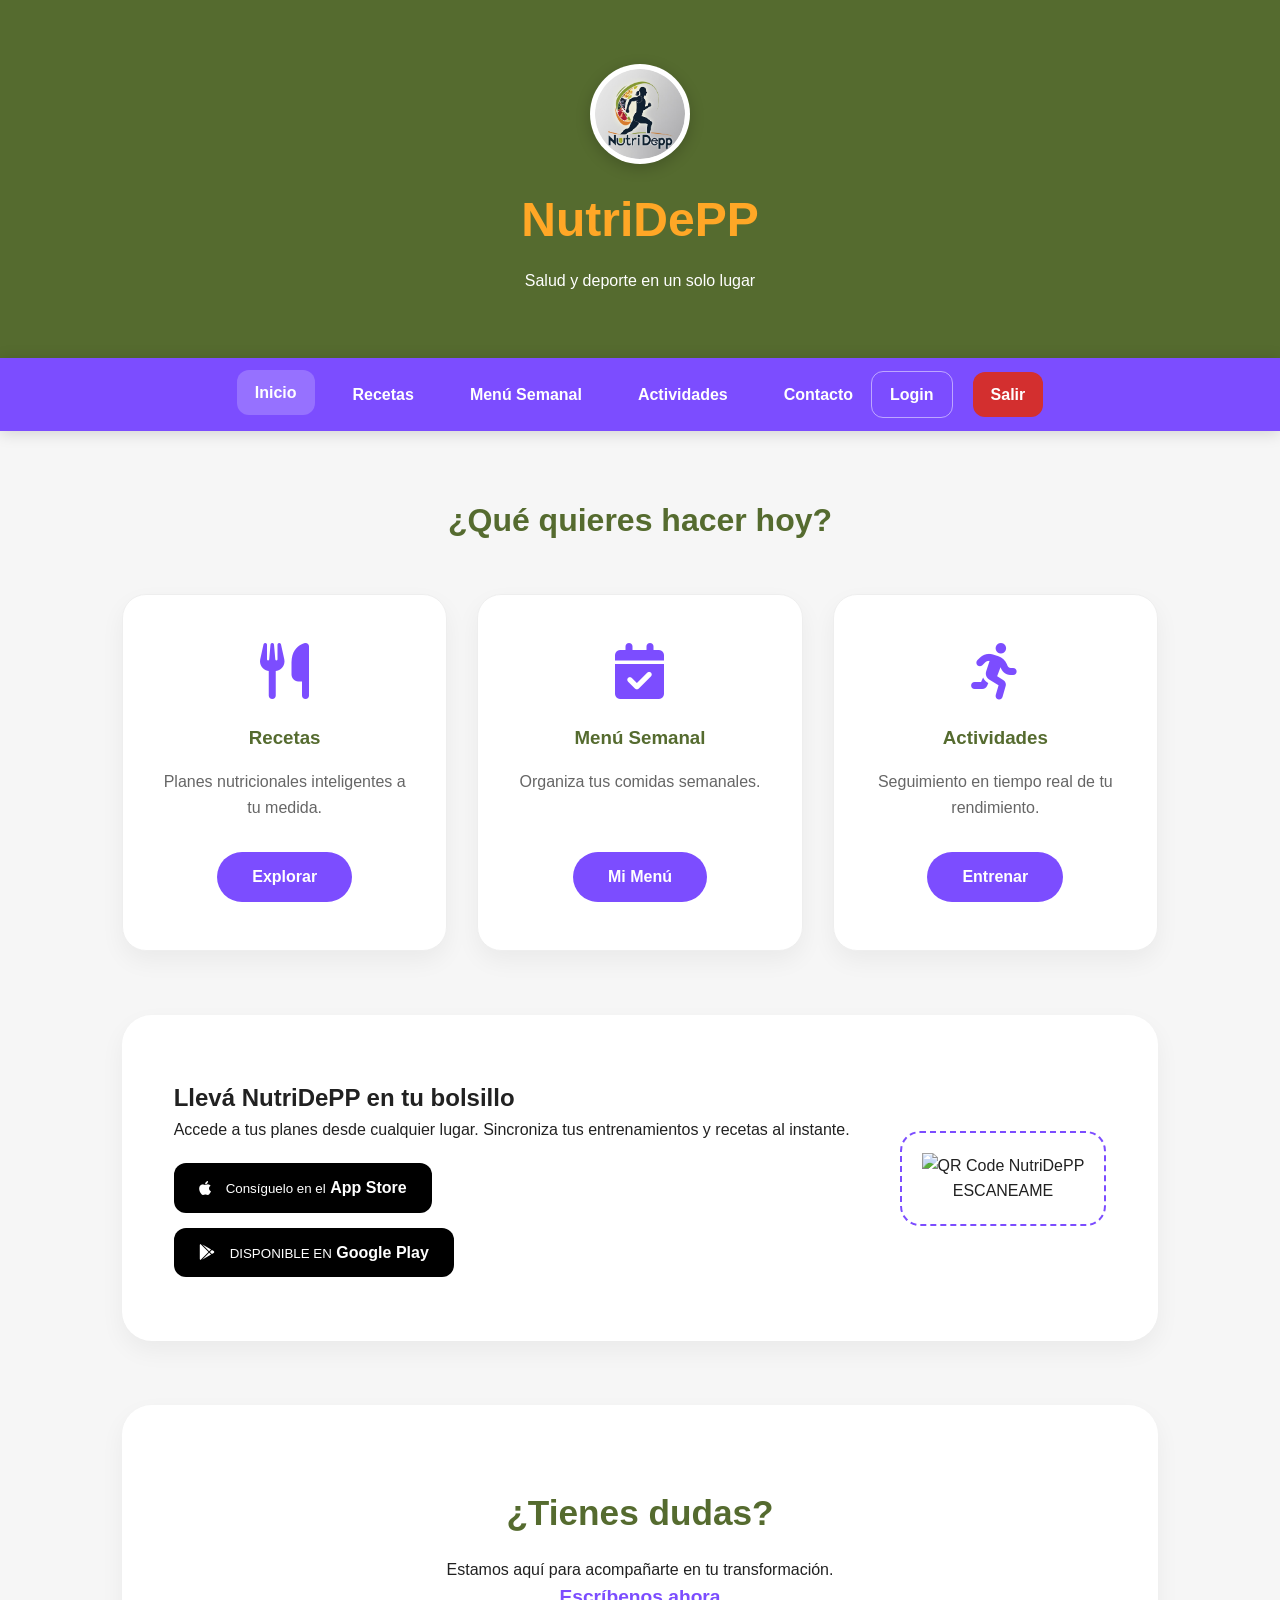
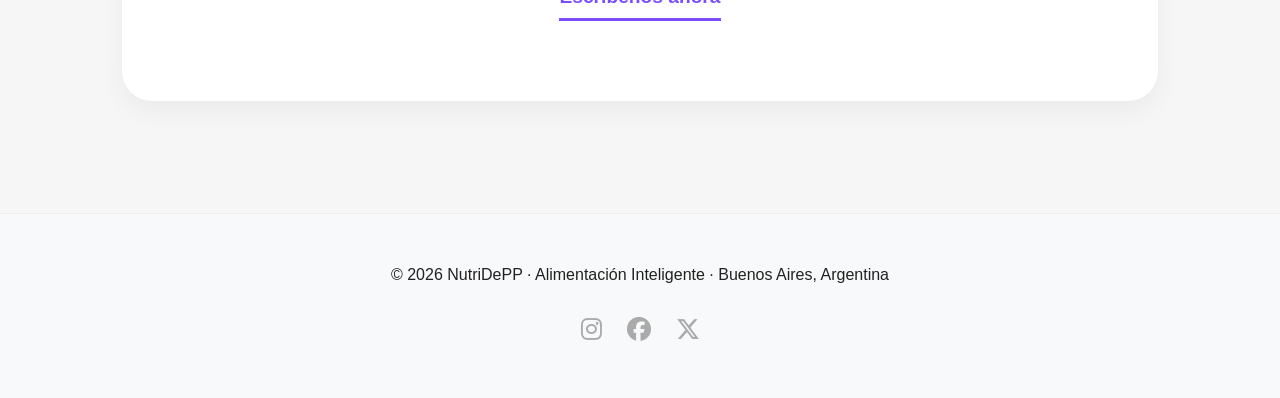
==== commit 2fb41866: "mejoras en recetas y menu semanal" ====
--- a/index.html
+++ b/index.html
@@ -22,7 +22,7 @@
         <div class="nav-links">
             <a href="index.html" class="active">Inicio</a>
             <a href="recetas.html">Recetas</a>
-            <a href="calendario.html">Calendario</a>
+            <a href="calendario.html">Menú Semanal</a>
             <a href="actividades.html">Actividades</a>
             <a href="contacto.html">Contacto</a>
         </div>
@@ -48,9 +48,9 @@
 
         <div class="feature">
             <i class="fa-solid fa-calendar-check"></i>
-            <h3>Calendario</h3>
-            <p>Organiza tus comidas y metas semanales.</p>
-            <a href="calendario.html" class="feature-btn btn-violeta">Mi Agenda</a>
+            <h3>Menú Semanal</h3>
+            <p>Organiza tus comidas semanales.</p>
+            <a href="calendario.html" class="feature-btn btn-violeta">Mi Menú</a>
         </div>
 
         <div class="feature">
--- a/estilos.css
+++ b/estilos.css
@@ -716,4 +716,16 @@
     font-weight: bold;
     color: var(--verde-oliva);
     margin-left: 15px;
+}
+
+/* Indica que el slot con contenido se puede editar */
+.meal-slot:not(:has(.empty)) {
+    border: 2px solid var(--violeta);
+    background: #fff;
+}
+
+/* Cambia el color del texto si ya tiene una receta */
+.meal-content:not(.empty) {
+    color: var(--verde-oliva);
+    font-weight: 700;
 }
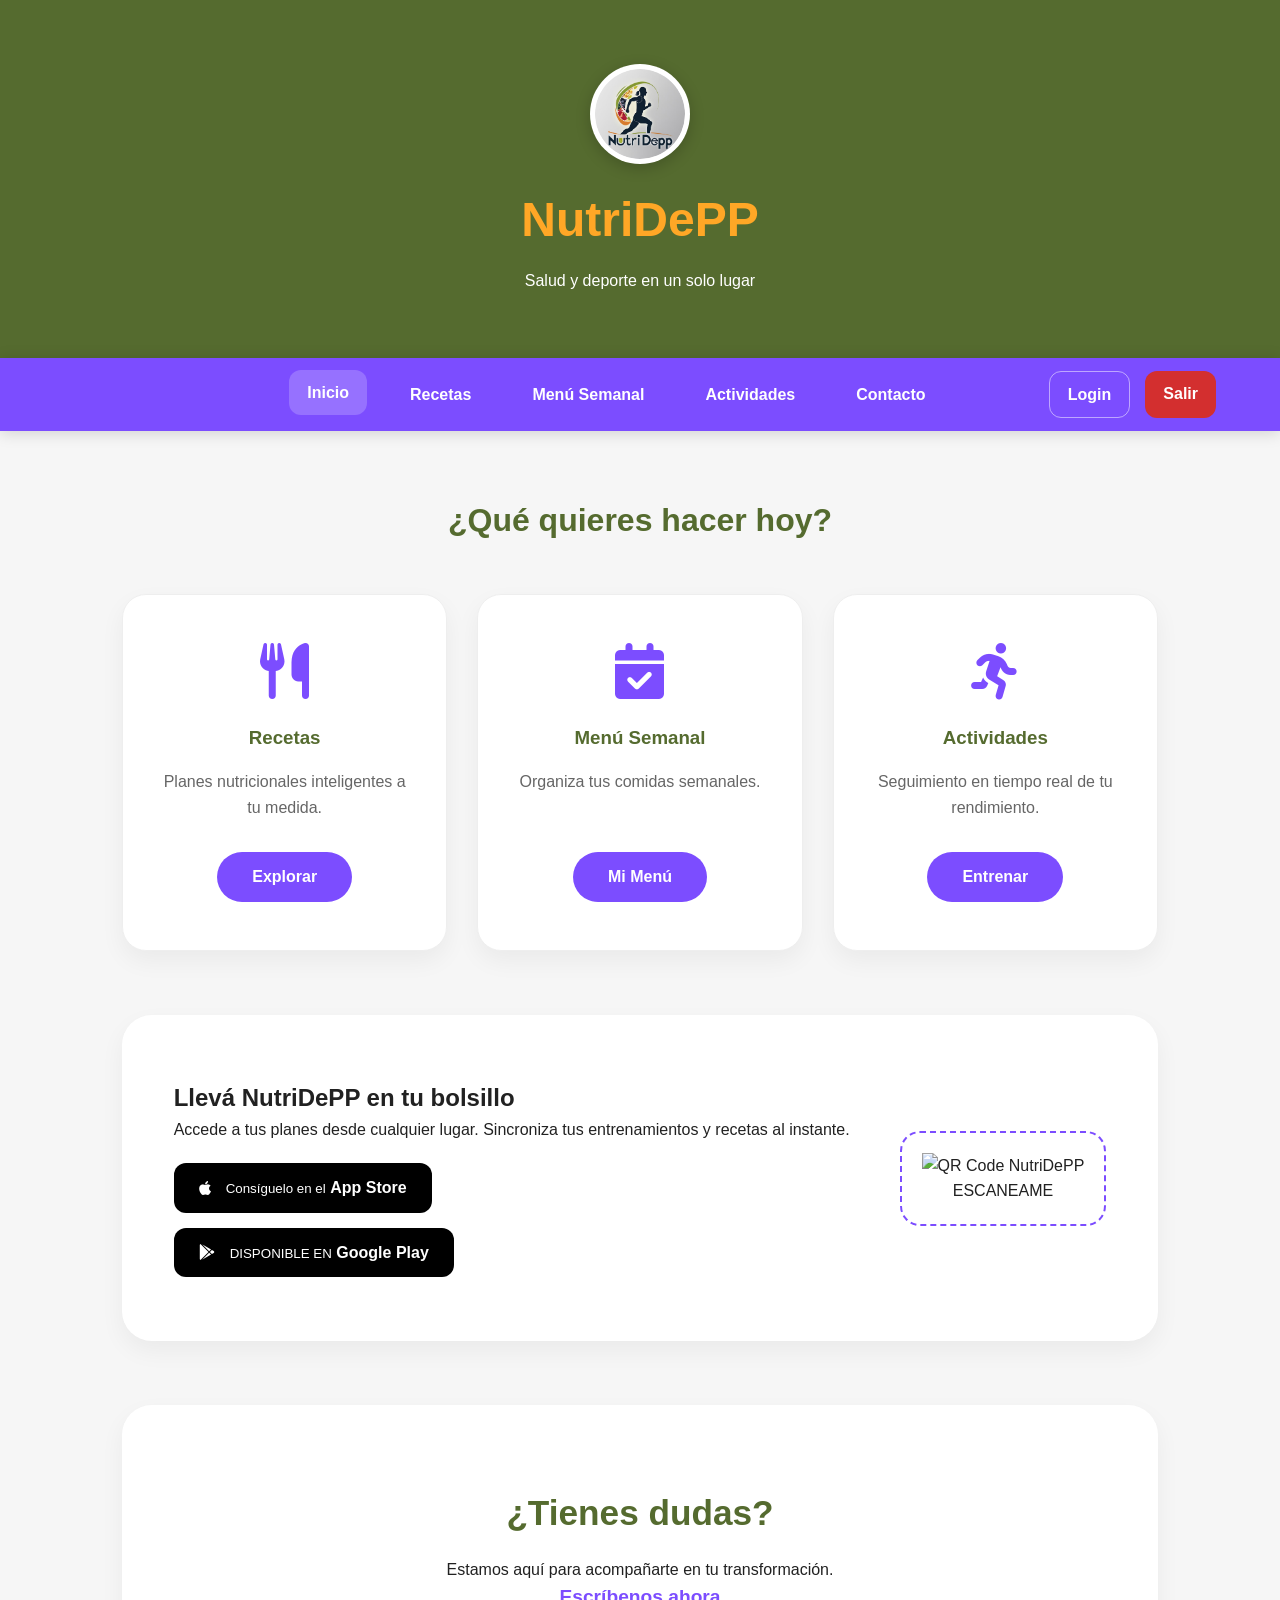
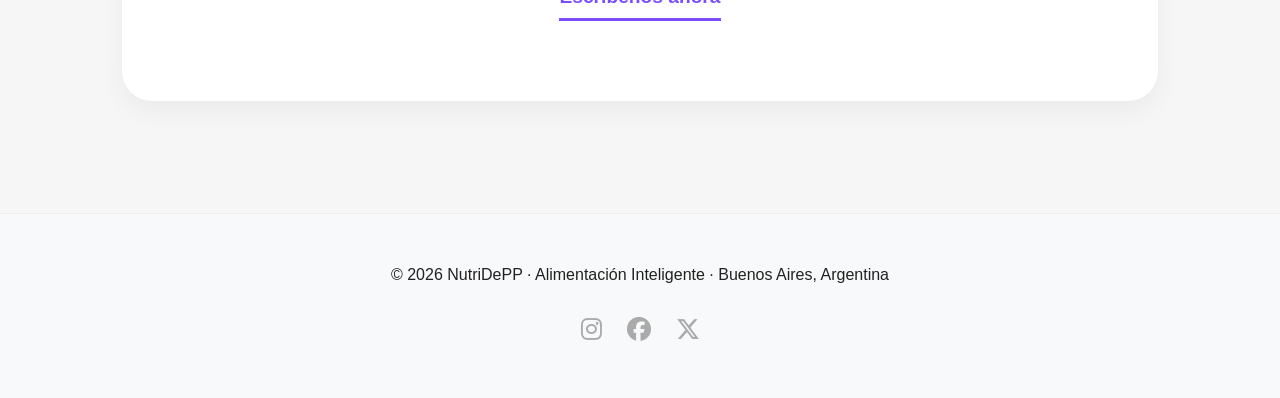
==== commit 1f071b96: "carga de recetas" ====
--- a/index.html
+++ b/index.html
@@ -44,6 +44,7 @@
             <h3>Recetas</h3>
             <p>Planes nutricionales inteligentes a tu medida.</p>
             <a href="recetas.html" class="feature-btn btn-violeta">Explorar</a>
+            
         </div>
 
         <div class="feature">
--- a/estilos.css
+++ b/estilos.css
@@ -53,17 +53,26 @@
     background: var(--violeta);
     padding: 0.8rem 5%;
     display: flex;
-    justify-content: center; /* Centra los enlaces */
+    justify-content: space-between; 
+    align-items: center;
     position: sticky;
     top: 0;
     z-index: 1000;
     box-shadow: 0 2px 15px rgba(0,0,0,0.15);
 }
 
-.nav-links, .nav-auth {
-    display: flex;
-    gap: 20px;
-    align-items: center;
+.nav-links {
+    display: flex;
+    gap: 25px;
+    flex: 1; /* Ocupa el espacio disponible */
+    justify-content: center; /* Centra los enlaces internos */
+    margin-left: 120px; /* Compensa el ancho del bloque de login para centrar mejor */
+}
+
+.nav-auth {
+    display: flex;
+    gap: 15px; /* Espacio entre Login y Salir */
+    justify-content: flex-end;
 }
 
 .main-nav a {
@@ -728,4 +737,129 @@
 .meal-content:not(.empty) {
     color: var(--verde-oliva);
     font-weight: 700;
+}
+
+/* --- MEJORA DE LA TARJETA DE LOGIN --- */
+.login-card {
+    background: var(--blanco);
+    padding: 2.5rem;
+    border-radius: 30px;
+    box-shadow: var(--sombra);
+    width: 100%;
+    max-width: 400px;
+    text-align: center;
+}
+
+.login-logo {
+    height: 80px;
+    margin-bottom: 1rem;
+    filter: drop-shadow(0 4px 6px rgba(0,0,0,0.1));
+}
+
+.login-header h2 {
+    color: var(--verde-oliva);
+    font-size: 1.8rem;
+    margin-bottom: 0.5rem;
+}
+
+/* --- ARREGLO DE ALINEACIÓN DE ICONOS (CONTACTO) --- */
+.contacto-link, .red-social-item {
+    display: flex;
+    align-items: center; /* Centra verticalmente */
+    gap: 15px;
+    padding: 12px;
+    border-radius: 15px;
+    transition: background 0.3s;
+    text-decoration: none;
+    color: var(--texto-oscuro);
+}
+
+/* IMPORTANTE: Quita el padding-top de los iconos que está rompiendo la alineación */
+.contacto-link i, .red-social-item i {
+    font-size: 1.4rem;
+    color: var(--violeta);
+    width: 30px;      /* Espacio fijo para el icono */
+    text-align: center;
+    padding-top: 0 !important; /* Elimina el exceso que tenías antes */
+    margin: 0;
+}
+
+/* --- DIVISOR Y ENLACES --- */
+.divider {
+    border: 0;
+    border-top: 1px solid #eee;
+    margin: 1.5rem 0;
+}
+
+.link-register {
+    color: var(--violeta);
+    font-weight: bold;
+    text-decoration: none;
+}
+
+.back-home {
+    margin-top: 1.5rem;
+}
+
+.back-home a {
+    color: var(--verde-oliva);
+    text-decoration: none;
+    font-size: 0.9rem;
+    font-weight: 600;
+}
+
+/* Contenedor general de filtros */
+.filtros-container {
+    display: flex;
+    flex-direction: column;
+    align-items: center;
+    gap: 15px; /* Espacio entre la fila de días y la de favoritos */
+    margin-top: 20px;
+}
+
+/* Fila de días: uno al lado del otro */
+.filtros-tipo-dia {
+    display: flex;
+    justify-content: center;
+    flex-wrap: wrap; /* Por si la pantalla es muy pequeña */
+    gap: 10px;
+}
+
+/* Estilo para los botones de día */
+.btn-dia {
+    padding: 10px 18px;
+    border-radius: 50px;
+    border: 2px solid var(--verde-oliva);
+    background: transparent;
+    color: var(--verde-oliva);
+    font-weight: bold;
+    cursor: pointer;
+    transition: all 0.3s ease;
+    font-size: 0.9rem;
+}
+
+.btn-dia.active-dia {
+    background: var(--verde-oliva);
+    color: white;
+}
+
+/* Botones de favoritos y todas */
+.filter-buttons {
+    display: flex;
+    gap: 10px;
+}
+
+.btn-filtro {
+    padding: 8px 15px;
+    border-radius: 8px;
+    border: 1px solid #ddd;
+    background: white;
+    cursor: pointer;
+    font-size: 0.85rem;
+}
+
+.btn-filtro.active-filtro {
+    border-color: var(--verde-oliva);
+    color: var(--verde-oliva);
+    font-weight: bold;
 }
